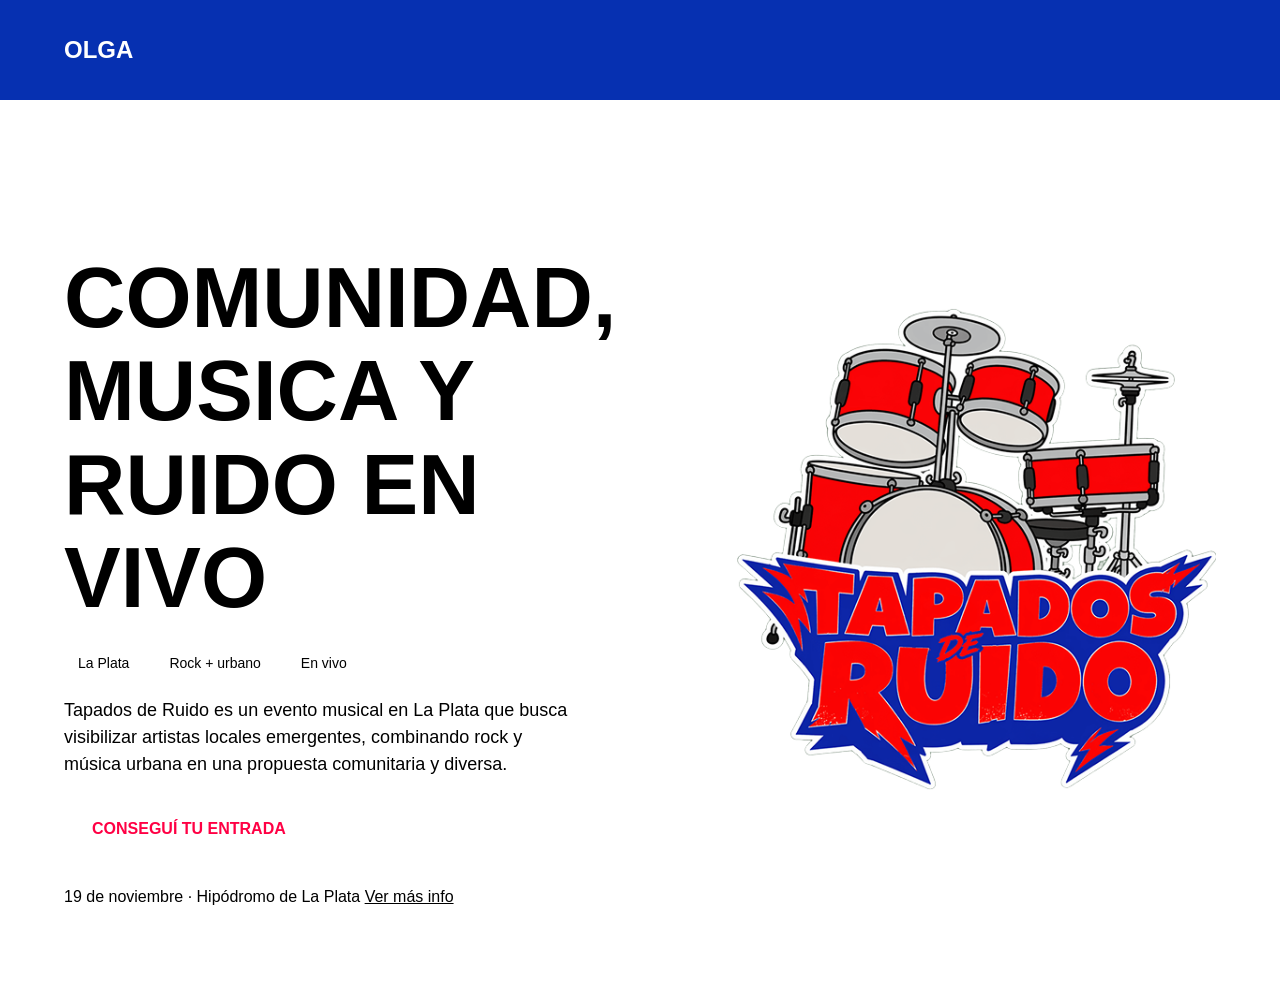
==== implementacion/index.html @ a363a1a5 "Add files via upload" ====
<!DOCTYPE html>
<html lang="es">
<head>
  <meta charset="UTF-8">
  <meta name="viewport" content="width=device-width, initial-scale=1.0">
  <title>Tapados de Ruido</title>
<link rel="stylesheet" href="estilo.css">
<link rel="preload" href="fonts/FONTSPRINGDEMO-PODIUMSharp110Regular.woff2" as="font" type="font/woff2" crossorigin>

</head>

<body>

  <!-- HEADER -->
  <header class="header">
    <div class="container">
      <h1 class="logo">OLGA</h1>
    </div>
  </header>

  <!-- HERO -->
  <main>
    <section class="hero">
      <div class="container hero-content">

        <!-- Texto -->
        <div class="hero-text">
          <h2 class="hero-title">
            COMUNIDAD, MUSICA Y RUIDO EN VIVO
          </h2>

          <div class="hero-tags">
            <span class="tag">La Plata</span>
            <span class="tag">Rock + urbano</span>
            <span class="tag">En vivo</span>
          </div>

          <p class="hero-description">
            Tapados de Ruido es un evento musical en La Plata que busca visibilizar artistas locales emergentes, combinando rock y música urbana en una propuesta comunitaria y diversa.
          </p>

          <!-- CTA que abre el modal -->
          <button class="btn-primary" id="open-modal">
            CONSEGUÍ TU ENTRADA
          </button>

          <p class="hero-date">
            19 de noviembre · Hipódromo de La Plata  
            <a href="mas-info.html" class="more-info">Ver más info</a>
          </p>
        </div>

        <!-- Imagen -->
        <div class="hero-image">
          <img src="img/tapados de ruido.png" alt="Ilustración Tapados de Ruido">
        </div>

      </div>
    </section>
  </main>

  <!-- MODAL -->
  <div class="modal" id="modal">
    <div class="modal-content">
      <button class="modal-close" id="close-modal">×</button>

      <h3>Accedé a tus entradas</h3>

      <form class="modal-form">
        <label>
          Nombre
          <input type="text" name="nombre" required>
        </label>

        <label>
          Apellido
          <input type="text" name="apellido" required>
        </label>

        <label>
          Email
          <input type="email" name="email" required>
        </label>

        <button type="submit" class="btn-primary">Enviar</button>
      </form>
    </div>
  </div>

  <!-- JS -->
  <script src="js/modal.js"></script>

</body>
</html>
---- implementacion/estilo.css ----
@font-face {
  font-family: "PodiumSharp";
  src: url(/fonts/FONTSPRINGDEMO-PODIUMSharp110Regular.woff2) format("woff2"),
       url(/fonts/FONTSPRINGDEMO-PODIUMSharp110Regular.woff) format("woff");
  font-weight: 800;
  font-style: normal;
  font-display: swap;
}


body {
  margin: 0;
  font-family: 'Inter', sans-serif;
  background-color: var(--bg-main);
  color: var(--text-light);
}

.header {
    background-color: #0630B1;
  padding: 20px 0;
}

.logo {
  font-size: 24px;
  font-weight: 700;
  color: #ffffff;
  
}

.container {
  width: 90%;
  max-width: 1200px;
  margin: 0 auto;
}

.hero {
  padding: 80px 0;
}

.hero-content {
  display: flex;
  align-items: center;
  justify-content: space-between;
  gap: 40px;
}

.hero-text {
  flex: 1;
  max-width: 520px;
}

.hero-title {
    font-family: "PodiumSharp", sans-serif;
    font-weight: 800;
  font-size: 85px;
  line-height: 1.1;
  margin-bottom: 24px;
}

.hero-tags {
  display: flex;
  gap: 12px;
  margin-bottom: 20px;
}

.tag {
  background: var(--tag-bg);
  padding: 6px 14px;
  border-radius: 20px;
  font-size: 14px;
}

.hero-description {
  font-size: 18px;
  line-height: 1.5;
  margin-bottom: 28px;
}

.btn-primary {
  background: var(--primary);
  color: #FF0044;
  padding: 14px 28px;
  border-radius: 6px;
  border: none;
  cursor: pointer;
  font-size: 16px;
  font-weight: 600;
  margin-bottom: 20px;
}

.hero-date {
  font-size: 16px;
}

.more-info {
  color: var(--text-light);
  text-decoration: underline;
}

.hero-image img {
  width: 480px;
  max-width: 100%;
  height: auto;
}
/* Fondo del modal */
.modal {
  position: fixed;
  inset: 0;
  background: rgba(0, 0, 0, 0.6);
  display: none; /* oculto por defecto */
  align-items: center;
  justify-content: center;
  z-index: 1000;
}

/* Caja del modal */
.modal-content {
  background: #ffffff;
  color: #000;
  padding: 32px;
  border-radius: 12px;
  width: 90%;
  max-width: 420px;
  position: relative;
}

/* Botón cerrar */
.modal-close {
  position: absolute;
  top: 12px;
  right: 12px;
  background: none;
  border: none;
  font-size: 24px;
  cursor: pointer;
}

/* Formulario */
.modal-form {
  display: flex;
  flex-direction: column;
  gap: 16px;
  margin-top: 20px;
}

.modal-form label {
  display: flex;
  flex-direction: column;
  font-size: 14px;
  font-weight: 600;
}

.modal-form input {
  margin-top: 6px;
  padding: 10px 12px;
  border-radius: 6px;
  border: 1px solid #ccc;
  font-size: 16px;
}

/* Botón enviar */
.modal-form .btn-primary {
  margin-top: 10px;
  width: 100%;
}
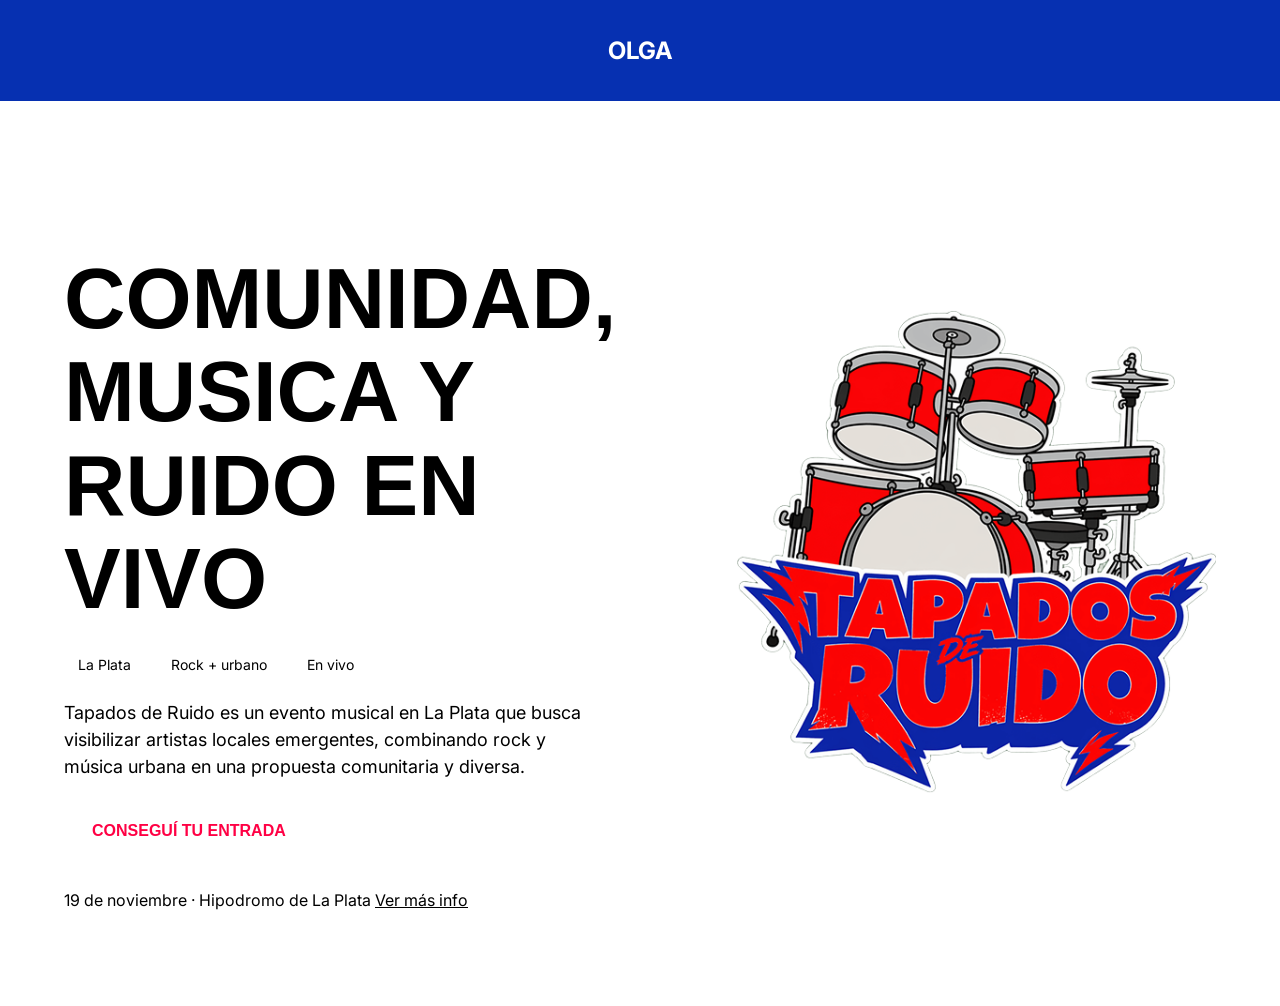
==== commit 2e02b720: "Landing 4/5 taller" ====
--- a/implementacion/index.html
+++ b/implementacion/index.html
@@ -4,6 +4,9 @@
   <meta charset="UTF-8">
   <meta name="viewport" content="width=device-width, initial-scale=1.0">
   <title>Tapados de Ruido</title>
+  <link rel="preconnect" href="https://fonts.googleapis.com">
+  <link rel="preconnect" href="https://fonts.gstatic.com" crossorigin>
+  <link href="https://fonts.googleapis.com/css2?family=Inter:wght@400;600;700;800&display=swap" rel="stylesheet">
 <link rel="stylesheet" href="estilo.css">
 <link rel="preload" href="fonts/FONTSPRINGDEMO-PODIUMSharp110Regular.woff2" as="font" type="font/woff2" crossorigin>
 
@@ -45,7 +48,7 @@
           </button>
 
           <p class="hero-date">
-            19 de noviembre · Hipódromo de La Plata  
+            19 de noviembre · Hipodromo de La Plata  
             <a href="mas-info.html" class="more-info">Ver más info</a>
           </p>
         </div>
--- a/implementacion/estilo.css
+++ b/implementacion/estilo.css
@@ -1,12 +1,11 @@
 @font-face {
   font-family: "PodiumSharp";
-  src: url(/fonts/FONTSPRINGDEMO-PODIUMSharp110Regular.woff2) format("woff2"),
-       url(/fonts/FONTSPRINGDEMO-PODIUMSharp110Regular.woff) format("woff");
+  src: url("../fonts/FONTSPRINGDEMO-PODIUMSharp110Regular.woff2") format("woff2"),
+       url("../fonts/FONTSPRINGDEMO-PODIUMSharp110Regular.woff") format("woff");
   font-weight: 800;
   font-style: normal;
   font-display: swap;
 }
-
 
 body {
   margin: 0;
@@ -16,7 +15,7 @@
 }
 
 .header {
-    background-color: #0630B1;
+  background-color: #0630B1;
   padding: 20px 0;
 }
 
@@ -24,7 +23,6 @@
   font-size: 24px;
   font-weight: 700;
   color: #ffffff;
-  
 }
 
 .container {
@@ -33,6 +31,10 @@
   margin: 0 auto;
 }
 
+.header .container {
+  text-align: center;
+}
+
 .hero {
   padding: 80px 0;
 }
@@ -50,8 +52,8 @@
 }
 
 .hero-title {
-    font-family: "PodiumSharp", sans-serif;
-    font-weight: 800;
+  font-family: "PodiumSharp", sans-serif;
+  font-weight: 800;
   font-size: 85px;
   line-height: 1.1;
   margin-bottom: 24px;
@@ -102,18 +104,537 @@
   max-width: 100%;
   height: auto;
 }
-/* Fondo del modal */
+
+/* -----------------------------------------
+   SEGUNDA PÁGINA — DOS COLUMNAS
+------------------------------------------ */
+
+:root {
+  --rojo: #FF0044;
+  --azul: #0630B1;
+  --azul-claro: #0630B1;
+  --gris-texto: rgba(0, 0, 0, 0.7);
+}
+
+/* Contenedor de las dos columnas */
+.info-grid {
+  display: grid;
+  grid-template-columns: 1fr 1fr;
+  max-width: 1200px;
+  margin: 80px auto;
+  padding: 0 40px;
+  gap: 80px;
+}
+
+/* Cada columna apila sus elementos verticalmente */
+.columna {
+  display: flex;
+  flex-direction: column;
+  gap: 32px;
+}
+
+/* Encabezado de bloque: icono + etiqueta + título */
+.bloque-header {
+  display: flex;
+  align-items: center;
+  gap: 24px;
+}
+
+.bloque-icono {
+  width: 100px;
+  height: auto;
+  flex-shrink: 0;
+}
+
+.bloque-titulo-wrap {
+  display: flex;
+  flex-direction: column;
+  gap: 4px;
+}
+
+/* Etiqueta */
+.etiqueta {
+  font-size: 14px;
+  font-weight: 700;
+  letter-spacing: 0.1em;
+  text-transform: uppercase;
+  color: var(--gris-texto);
+  margin: 0;
+}
+
+/* Títulos */
+.titulo-rojo {
+  font-family: "PodiumSharp", sans-serif;
+  font-size: 110px;
+  line-height: 1;
+  font-weight: 800;
+  margin: 0;
+  color: var(--rojo);
+}
+
+.titulo-azul {
+  font-family: "PodiumSharp", sans-serif;
+  font-size: 85px;
+  line-height: 1;
+  font-weight: 800;
+  margin: 0;
+  color: var(--azul-claro);
+}
+
+/* Descripción */
+.descripcion {
+  font-size: 16px;
+  line-height: 1.6;
+  margin: 0;
+  color: rgba(0, 0, 0, 0.85);
+}
+
+/* Contador regresivo */
+.contador {
+  display: grid;
+  grid-template-columns: repeat(4, 1fr);
+  gap: 10px;
+  border: 2px solid var(--rojo);
+  border-radius: 12px;
+  padding: 20px 16px;
+}
+
+.contador-item {
+  display: flex;
+  flex-direction: column;
+  align-items: center;
+  gap: 4px;
+}
+
+.contador-item:not(:last-child) {
+  border-right: 1px solid rgba(255, 0, 68, 0.25);
+}
+
+.contador-numero {
+  font-family: "PodiumSharp", sans-serif;
+  font-size: 40px;
+  font-weight: 800;
+  color: var(--rojo);
+  line-height: 1;
+}
+
+.contador-label {
+  font-size: 11px;
+  font-weight: 700;
+  letter-spacing: 0.08em;
+  color: var(--rojo);
+  text-transform: uppercase;
+}
+
+/* Mapa */
+.mapa-img {
+  width: 100%;
+  max-width: 722px;
+  height: auto;
+  aspect-ratio: 722 / 346;
+  border-radius: 10px;
+  display: block;
+  object-fit: cover;
+}
+
+/* Botón Ver en Maps */
+.btn-maps {
+  display: inline-flex;
+  align-items: center;
+  gap: 8px;
+  background-color: var(--azul);
+  color: #fff;
+  font-size: 14px;
+  font-weight: 700;
+  padding: 12px 22px;
+  border-radius: 8px;
+  text-decoration: none;
+  width: fit-content;
+  transition: background 0.2s;
+}
+
+.btn-maps:hover { background-color: #0426a0; }
+
+.btn-maps svg {
+  width: 16px;
+  height: 16px;
+}
+
+/* -----------------------------------------
+   NO TE LO PIERDAS
+------------------------------------------ */
+
+.no-te-lo-pierdas {
+  background-color: #ffffff;
+  padding: 80px 40px 100px;
+}
+
+.ntlp-inner {
+  max-width: 800px;
+  margin: 0 auto;
+}
+
+.ntlp-titulo {
+  font-family: "PodiumSharp", sans-serif;
+  font-size: 130px;
+  font-weight: 800;
+  line-height: 1;
+  margin: 0 0 48px;
+  color: var(--azul);
+  text-align: center;
+}
+
+.ntlp-titulo span {
+  color: var(--rojo);
+}
+
+.ntlp-lista {
+  list-style: none;
+  padding: 0;
+  margin: 0 auto;
+  display: flex;
+  flex-direction: column;
+  gap: 20px;
+  width: fit-content;
+}
+
+.ntlp-lista li {
+  font-family: 'Inter', sans-serif;
+  font-size: 52px;
+  font-weight: 800;
+  color: var(--azul);
+  display: flex;
+  align-items: center;
+  gap: 16px;
+}
+
+.ntlp-lista li::before {
+  content: "▪";
+  color: var(--azul);
+  font-size: 32px;
+  flex-shrink: 0;
+}
+
+/* -----------------------------------------
+   LINE UP
+------------------------------------------ */
+
+.lineup {
+  padding: 80px 40px 100px;
+  background-color: #ffffff;
+}
+
+.lineup-inner {
+  max-width: 1200px;
+  margin: 0 auto;
+}
+
+.lineup-titulo {
+  font-family: "PodiumSharp", sans-serif;
+  font-size: 110px;
+  font-weight: 800;
+  line-height: 1;
+  margin: 0 0 48px;
+  color: var(--rojo);
+}
+
+.lineup-stage {
+  display: grid;
+  grid-template-columns: 1fr 320px;
+  gap: 0;
+  align-items: stretch;
+}
+
+/* Foto */
+.lineup-foto-wrap {
+  position: relative;
+}
+
+.lineup-foto {
+  width: 100%;
+  height: 500px;
+  object-fit: cover;
+  border-radius: 12px 0 0 12px;
+  display: block;
+  transition: opacity 0.25s ease;
+}
+
+/* Flecha */
+.lineup-flecha {
+  position: absolute;
+  right: 20px;
+  top: 50%;
+  transform: translateY(-50%);
+  background: rgba(255,255,255,0.15);
+  border: none;
+  color: #ffffff;
+  font-size: 28px;
+  width: 52px;
+  height: 52px;
+  border-radius: 50%;
+  cursor: pointer;
+  display: flex;
+  align-items: center;
+  justify-content: center;
+  backdrop-filter: blur(4px);
+  transition: background 0.2s;
+}
+
+.lineup-flecha:hover {
+  background: rgba(255,255,255,0.3);
+}
+
+/* Info panel */
+.lineup-info {
+  background-color: var(--azul);
+  border-radius: 0 12px 12px 0;
+  padding: 40px 32px;
+  display: flex;
+  flex-direction: column;
+  gap: 20px;
+  justify-content: center;
+}
+
+.lineup-banda-nombre {
+  font-family: 'Inter', sans-serif;
+  font-size: 32px;
+  font-weight: 800;
+  color: #ffffff;
+  margin: 0;
+  line-height: 1.2;
+  transition: opacity 0.25s ease;
+}
+
+.lineup-banda-desc {
+  font-family: 'Inter', sans-serif;
+  font-size: 16px;
+  font-weight: 400;
+  color: rgba(255,255,255,0.85);
+  line-height: 1.6;
+  margin: 0;
+  transition: opacity 0.25s ease;
+}
+
+/* Dots */
+.lineup-dots {
+  display: flex;
+  gap: 10px;
+  margin-top: 24px;
+  justify-content: center;
+}
+
+.lineup-dot {
+  width: 10px;
+  height: 10px;
+  border-radius: 50%;
+  border: none;
+  background: rgba(0,0,0,0.2);
+  cursor: pointer;
+  transition: background 0.2s, transform 0.2s;
+  padding: 0;
+}
+
+.lineup-dot.active {
+  background: var(--rojo);
+  transform: scale(1.3);
+}
+
+/* Responsivo */
+@media (max-width: 768px) {
+  .lineup-stage {
+    grid-template-columns: 1fr;
+  }
+
+  .lineup-foto {
+    height: 280px;
+    border-radius: 12px 12px 0 0;
+  }
+
+  .lineup-info {
+    border-radius: 0 0 12px 12px;
+  }
+
+  .lineup-titulo { font-size: 64px; }
+
+  .ntlp-titulo { font-size: 48px; }
+  .ntlp-lista li { font-size: 22px; }
+
+  .info-grid {
+    grid-template-columns: 1fr;
+    margin: 40px auto;
+    padding: 0 20px;
+    gap: 40px;
+  }
+
+  .titulo-rojo,
+  .titulo-azul { font-size: 38px; }
+
+  .contador-numero { font-size: 30px; }
+}
+
+/* -----------------------------------------
+   REGISTRO
+------------------------------------------ */
+
+.registro {
+  background-color: var(--azul);
+  padding: 80px 40px 100px;
+}
+
+.registro-inner {
+  max-width: 560px;
+  margin: 0 auto;
+  text-align: center;
+}
+
+.registro-titulo {
+  font-family: "PodiumSharp", sans-serif;
+  font-size: 72px;
+  font-weight: 800;
+  color: #ffffff;
+  margin: 0 0 16px;
+  line-height: 1;
+}
+
+.registro-subtitulo {
+  font-size: 16px;
+  color: rgba(255,255,255,0.8);
+  line-height: 1.6;
+  margin: 0 0 40px;
+}
+
+.registro-form {
+  display: flex;
+  flex-direction: column;
+  gap: 20px;
+}
+
+.registro-campo {
+  display: flex;
+  flex-direction: column;
+  gap: 8px;
+  text-align: left;
+}
+
+.registro-campo label {
+  font-size: 13px;
+  font-weight: 600;
+  color: rgba(255,255,255,0.7);
+  letter-spacing: 0.05em;
+  text-transform: uppercase;
+}
+
+.registro-campo input {
+  background: rgba(255,255,255,0.12);
+  border: 1.5px solid rgba(255,255,255,0.25);
+  border-radius: 8px;
+  padding: 14px 16px;
+  font-size: 16px;
+  color: #ffffff;
+  outline: none;
+  transition: border-color 0.2s, background 0.2s;
+}
+
+.registro-campo input::placeholder {
+  color: rgba(255,255,255,0.35);
+}
+
+.registro-campo input:focus {
+  border-color: rgba(255,255,255,0.7);
+  background: rgba(255,255,255,0.18);
+}
+
+.registro-btn {
+  margin-top: 8px;
+  background-color: var(--rojo);
+  color: #ffffff;
+  font-family: "PodiumSharp", sans-serif;
+  font-size: 22px;
+  font-weight: 800;
+  letter-spacing: 0.05em;
+  border: none;
+  border-radius: 50px;
+  padding: 16px 48px;
+  cursor: pointer;
+  align-self: center;
+  transition: transform 0.15s, background 0.2s;
+}
+
+.registro-btn:hover {
+  background-color: #d4003a;
+  transform: scale(1.03);
+}
+
+/* -----------------------------------------
+   FOOTER
+------------------------------------------ */
+
+.footer {
+  background-color: #1a1a1a;
+  padding: 28px 40px;
+}
+
+.footer-inner {
+  max-width: 1200px;
+  margin: 0 auto;
+  display: flex;
+  flex-direction: column;
+  align-items: center;
+  gap: 16px;
+}
+
+.footer-redes {
+  display: flex;
+  align-items: center;
+  gap: 40px;
+}
+
+.footer-red {
+  display: flex;
+  align-items: center;
+  gap: 8px;
+  color: rgba(255,255,255,0.75);
+  text-decoration: none;
+  font-size: 14px;
+  font-weight: 500;
+  transition: color 0.2s;
+}
+
+.footer-red:hover {
+  color: #ffffff;
+}
+
+.footer-privacidad {
+  font-size: 13px;
+  color: rgba(255,255,255,0.45);
+  text-decoration: underline;
+  text-underline-offset: 3px;
+  transition: color 0.2s;
+}
+
+.footer-privacidad:hover {
+  color: rgba(255,255,255,0.75);
+}
+
+@media (max-width: 768px) {
+  .registro-titulo { font-size: 48px; }
+  .footer-redes { flex-direction: column; gap: 20px; }
+}
+
+/* -----------------------------------------
+   MODAL (SIN CAMBIOS)
+------------------------------------------ */
+
 .modal {
   position: fixed;
   inset: 0;
   background: rgba(0, 0, 0, 0.6);
-  display: none; /* oculto por defecto */
+  display: none;
   align-items: center;
   justify-content: center;
   z-index: 1000;
 }
 
-/* Caja del modal */
 .modal-content {
   background: #ffffff;
   color: #000;
@@ -124,7 +645,6 @@
   position: relative;
 }
 
-/* Botón cerrar */
 .modal-close {
   position: absolute;
   top: 12px;
@@ -135,7 +655,6 @@
   cursor: pointer;
 }
 
-/* Formulario */
 .modal-form {
   display: flex;
   flex-direction: column;
@@ -158,9 +677,7 @@
   font-size: 16px;
 }
 
-/* Botón enviar */
 .modal-form .btn-primary {
   margin-top: 10px;
   width: 100%;
 }
-
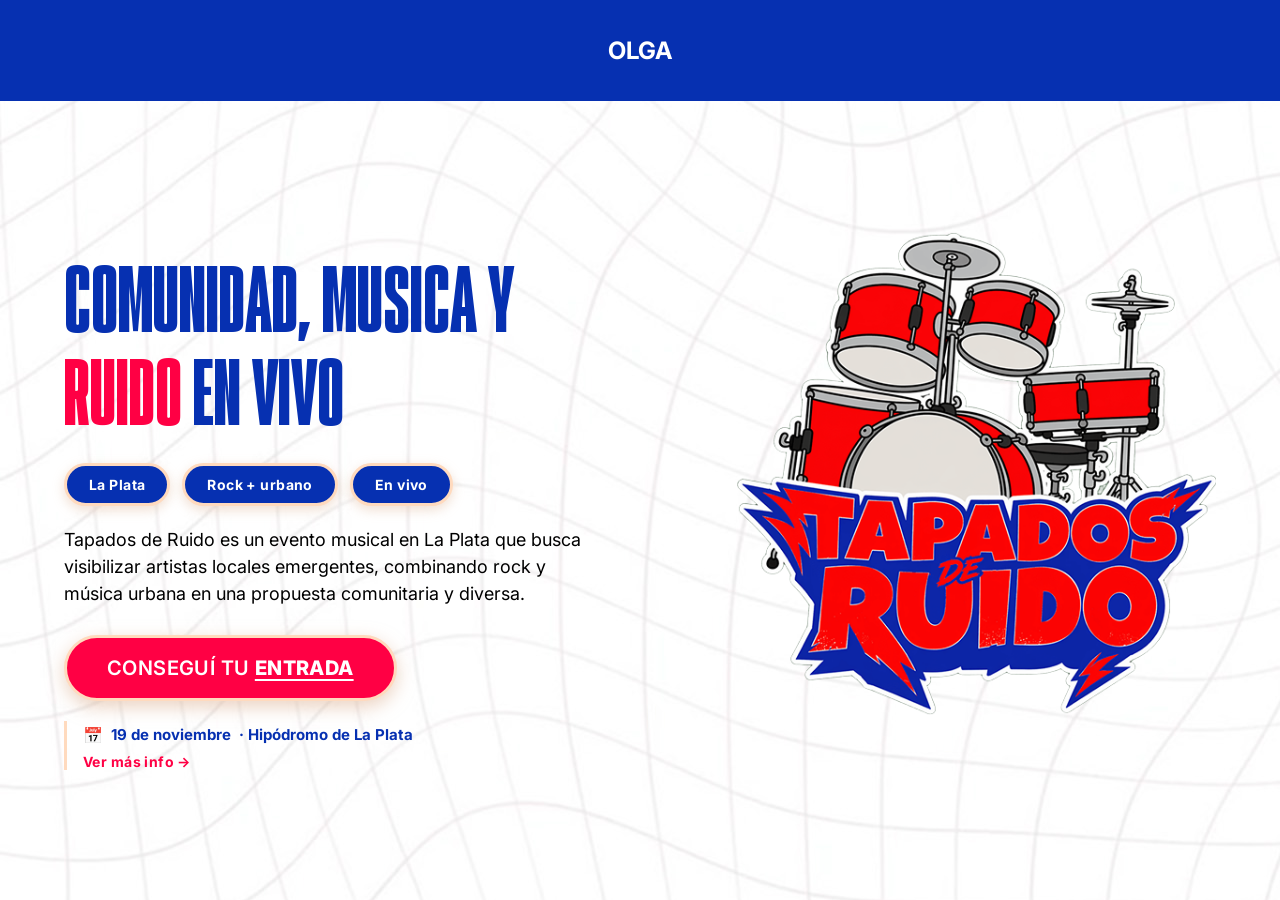
==== commit 30a385be: "landing 7/5" ====
--- a/implementacion/index.html
+++ b/implementacion/index.html
@@ -29,7 +29,7 @@
         <!-- Texto -->
         <div class="hero-text">
           <h2 class="hero-title">
-            COMUNIDAD, MUSICA Y RUIDO EN VIVO
+            COMUNIDAD, MUSICA Y <span class="titulo-ruido">RUIDO</span> EN VIVO
           </h2>
 
           <div class="hero-tags">
@@ -44,13 +44,16 @@
 
           <!-- CTA que abre el modal -->
           <button class="btn-primary" id="open-modal">
-            CONSEGUÍ TU ENTRADA
+            CONSEGUÍ TU <strong>ENTRADA</strong>
           </button>
 
-          <p class="hero-date">
-            19 de noviembre · Hipodromo de La Plata  
-            <a href="mas-info.html" class="more-info">Ver más info</a>
-          </p>
+          <div class="hero-meta">
+            <p class="hero-date">
+              <span class="hero-date-icon">📅</span>
+              <strong>19 de noviembre</strong> · Hipódromo de La Plata
+            </p>
+            <a href="mas-info.html" class="more-info">Ver más info →</a>
+          </div>
         </div>
 
         <!-- Imagen -->
@@ -72,17 +75,17 @@
       <form class="modal-form">
         <label>
           Nombre
-          <input type="text" name="nombre" required>
+          <input type="text" name="nombre" autocomplete="given-name" required>
         </label>
 
         <label>
           Apellido
-          <input type="text" name="apellido" required>
+          <input type="text" name="apellido" autocomplete="family-name" required>
         </label>
 
         <label>
           Email
-          <input type="email" name="email" required>
+          <input type="email" name="email" autocomplete="email" required>
         </label>
 
         <button type="submit" class="btn-primary">Enviar</button>
--- a/implementacion/estilo.css
+++ b/implementacion/estilo.css
@@ -1,7 +1,7 @@
 @font-face {
   font-family: "PodiumSharp";
-  src: url("../fonts/FONTSPRINGDEMO-PODIUMSharp110Regular.woff2") format("woff2"),
-       url("../fonts/FONTSPRINGDEMO-PODIUMSharp110Regular.woff") format("woff");
+  src: url("fonts/FONTSPRINGDEMO-PODIUMSharp110Regular.woff2") format("woff2"),
+       url("fonts/FONTSPRINGDEMO-PODIUMSharp110Regular.woff") format("woff");
   font-weight: 800;
   font-style: normal;
   font-display: swap;
@@ -12,6 +12,10 @@
   font-family: 'Inter', sans-serif;
   background-color: var(--bg-main);
   color: var(--text-light);
+  background-image: url('img/fondo.jpg');
+  background-size: 1920px auto;
+  background-repeat: repeat-y;
+  background-position: top center;
 }
 
 .header {
@@ -57,6 +61,11 @@
   font-size: 85px;
   line-height: 1.1;
   margin-bottom: 24px;
+  color: #0630B1;
+}
+
+.titulo-ruido {
+  color: #FF0044;
 }
 
 .hero-tags {
@@ -66,10 +75,15 @@
 }
 
 .tag {
-  background: var(--tag-bg);
-  padding: 6px 14px;
-  border-radius: 20px;
+  background-color: #0630B1;
+  color: #ffffff;
+  padding: 10px 22px;
+  border-radius: 50px;
+  border: 3px solid #FFDABE;
+  box-shadow: 0 4px 12px rgba(221, 174, 143, 0.4);
   font-size: 14px;
+  font-weight: 700;
+  letter-spacing: 0.03em;
 }
 
 .hero-description {
@@ -79,24 +93,115 @@
 }
 
 .btn-primary {
-  background: var(--primary);
+  display: inline-block;
+  background-color: #FF0044;
+  color: #ffffff;
+  font-family: 'Inter', sans-serif;
+  font-size: 20px;
+  font-weight: 600;
+  line-height: 1.2;
+  text-align: center;
+  padding: 18px 40px;
+  border-radius: 50px;
+  border: 3px solid #FFDABE;
+  box-shadow: 0 6px 18px rgba(221, 174, 143, 0.55);
+  cursor: pointer;
+  margin-bottom: 20px;
+  letter-spacing: 0.02em;
+  transition:
+    transform 0.18s ease,
+    box-shadow 0.18s ease,
+    background-color 0.18s ease;
+  position: relative;
+  overflow: hidden;
+}
+
+/* Línea subrayado de ENTRADA */
+.btn-primary strong {
+  text-decoration: underline;
+  text-underline-offset: 4px;
+  text-decoration-thickness: 2px;
+  font-weight: 800;
+}
+
+/* Hover: sube y amplía sombra */
+.btn-primary:hover {
+  transform: translateY(-3px) scale(1.03);
+  box-shadow: 0 12px 32px rgba(221, 174, 143, 0.7);
+  background-color: #e0003c;
+}
+
+/* Click: baja y reduce sombra */
+.btn-primary:active {
+  transform: translateY(1px) scale(0.98);
+  box-shadow: 0 3px 10px rgba(221, 174, 143, 0.4);
+  background-color: #c40035;
+  transition-duration: 0.08s;
+}
+
+
+.hero-date {
+  font-size: 15px;
+  font-weight: 700;
+  color: #0630B1;
+  margin: 0;
+  display: flex;
+  align-items: center;
+  gap: 8px;
+}
+
+.hero-date-icon {
+  font-size: 16px;
+}
+
+.hero-meta {
+  display: flex;
+  flex-direction: column;
+  gap: 8px;
+  padding-top: 4px;
+  border-left: 3px solid #FFDABE;
+  padding-left: 16px;
+}
+
+.more-info {
   color: #FF0044;
-  padding: 14px 28px;
-  border-radius: 6px;
-  border: none;
-  cursor: pointer;
-  font-size: 16px;
-  font-weight: 600;
-  margin-bottom: 20px;
-}
-
-.hero-date {
-  font-size: 16px;
-}
-
-.more-info {
-  color: var(--text-light);
+  text-decoration: none;
+  font-size: 14px;
+  font-weight: 700;
+  letter-spacing: 0.03em;
+}
+
+.more-info:hover {
   text-decoration: underline;
+}
+
+/* Header con flecha */
+.header-inner {
+  display: flex;
+  align-items: center;
+  justify-content: space-between;
+}
+
+.header-back {
+  color: #ffffff;
+  display: flex;
+  align-items: center;
+  justify-content: center;
+  width: 36px;
+  height: 36px;
+  border-radius: 50%;
+  border: 2px solid rgba(255,255,255,0.3);
+  transition: background 0.2s, border-color 0.2s;
+  text-decoration: none;
+}
+
+.header-back:hover {
+  background: rgba(255,255,255,0.15);
+  border-color: rgba(255,255,255,0.6);
+}
+
+.header-spacer {
+  width: 36px;
 }
 
 .hero-image img {
@@ -123,7 +228,7 @@
   max-width: 1200px;
   margin: 80px auto;
   padding: 0 40px;
-  gap: 80px;
+  gap: 60px;
 }
 
 /* Cada columna apila sus elementos verticalmente */
@@ -265,7 +370,6 @@
 ------------------------------------------ */
 
 .no-te-lo-pierdas {
-  background-color: #ffffff;
   padding: 80px 40px 100px;
 }
 
@@ -321,7 +425,6 @@
 
 .lineup {
   padding: 80px 40px 100px;
-  background-color: #ffffff;
 }
 
 .lineup-inner {
@@ -622,6 +725,202 @@
 }
 
 /* -----------------------------------------
+   FEEDBACK REGISTRO
+------------------------------------------ */
+
+.feedback-overlay {
+  position: fixed;
+  inset: 0;
+  background: rgba(0, 0, 0, 0.65);
+  display: flex;
+  align-items: center;
+  justify-content: center;
+  z-index: 2000;
+  opacity: 0;
+  pointer-events: none;
+  transition: opacity 0.25s ease;
+  backdrop-filter: blur(4px);
+}
+
+.feedback-overlay.visible {
+  opacity: 1;
+  pointer-events: all;
+}
+
+.feedback-modal {
+  background: #ffffff;
+  border-radius: 20px;
+  padding: 48px 40px;
+  max-width: 480px;
+  width: 90%;
+  text-align: center;
+  position: relative;
+  transform: translateY(20px);
+  transition: transform 0.25s ease;
+  box-shadow: 0 24px 60px rgba(0,0,0,0.25);
+}
+
+.feedback-overlay.visible .feedback-modal {
+  transform: translateY(0);
+}
+
+.feedback-close {
+  position: absolute;
+  top: 16px;
+  right: 20px;
+  background: none;
+  border: none;
+  font-size: 26px;
+  cursor: pointer;
+  color: rgba(0,0,0,0.35);
+  line-height: 1;
+  transition: color 0.15s;
+}
+
+.feedback-close:hover { color: rgba(0,0,0,0.7); }
+
+.feedback-icono {
+  font-size: 52px;
+  margin-bottom: 16px;
+}
+
+.feedback-titulo {
+  font-family: 'Inter', sans-serif;
+  font-size: 28px;
+  font-weight: 800;
+  color: var(--azul);
+  margin: 0 0 16px;
+  line-height: 1.2;
+}
+
+.feedback-titulo span {
+  color: var(--rojo);
+}
+
+.feedback-texto {
+  font-size: 16px;
+  line-height: 1.7;
+  color: rgba(0,0,0,0.7);
+  margin: 0 0 32px;
+}
+
+.feedback-btn {
+  background-color: var(--rojo);
+  color: #ffffff;
+  font-family: 'Inter', sans-serif;
+  font-size: 16px;
+  font-weight: 700;
+  padding: 14px 40px;
+  border-radius: 50px;
+  border: none;
+  cursor: pointer;
+  transition: background 0.2s, transform 0.15s;
+}
+
+.feedback-btn:hover {
+  background-color: #d4003a;
+  transform: scale(1.03);
+}
+
+/* -----------------------------------------
+   FEEDBACK REGISTRO
+------------------------------------------ */
+
+.feedback-overlay {
+  position: fixed;
+  inset: 0;
+  background: rgba(0, 0, 0, 0.65);
+  display: flex;
+  align-items: center;
+  justify-content: center;
+  z-index: 2000;
+  opacity: 0;
+  pointer-events: none;
+  transition: opacity 0.25s ease;
+  backdrop-filter: blur(4px);
+}
+
+.feedback-overlay.visible {
+  opacity: 1;
+  pointer-events: all;
+}
+
+.feedback-modal {
+  background: #ffffff;
+  border-radius: 20px;
+  padding: 48px 40px;
+  max-width: 480px;
+  width: 90%;
+  text-align: center;
+  position: relative;
+  transform: translateY(20px);
+  transition: transform 0.25s ease;
+  box-shadow: 0 24px 60px rgba(0,0,0,0.25);
+}
+
+.feedback-overlay.visible .feedback-modal {
+  transform: translateY(0);
+}
+
+.feedback-close {
+  position: absolute;
+  top: 16px;
+  right: 20px;
+  background: none;
+  border: none;
+  font-size: 26px;
+  cursor: pointer;
+  color: rgba(0,0,0,0.35);
+  line-height: 1;
+  transition: color 0.15s;
+}
+
+.feedback-close:hover { color: rgba(0,0,0,0.7); }
+
+.feedback-icono {
+  font-size: 52px;
+  margin-bottom: 16px;
+}
+
+.feedback-titulo {
+  font-family: 'Inter', sans-serif;
+  font-size: 28px;
+  font-weight: 800;
+  color: var(--azul);
+  margin: 0 0 16px;
+  line-height: 1.2;
+}
+
+.feedback-titulo span {
+  color: var(--rojo);
+}
+
+.feedback-texto {
+  font-size: 16px;
+  line-height: 1.7;
+  color: rgba(0,0,0,0.7);
+  margin: 0 0 32px;
+}
+
+.feedback-btn {
+  background-color: var(--rojo);
+  color: #ffffff;
+  font-family: 'Inter', sans-serif;
+  font-size: 16px;
+  font-weight: 700;
+  padding: 14px 40px;
+  border-radius: 50px;
+  border: none;
+  cursor: pointer;
+  transition: background 0.2s, transform 0.15s;
+}
+
+.feedback-btn:hover {
+  background-color: #d4003a;
+  transform: scale(1.03);
+}
+
+/* -----------------------------------------
    MODAL (SIN CAMBIOS)
 ------------------------------------------ */
 
